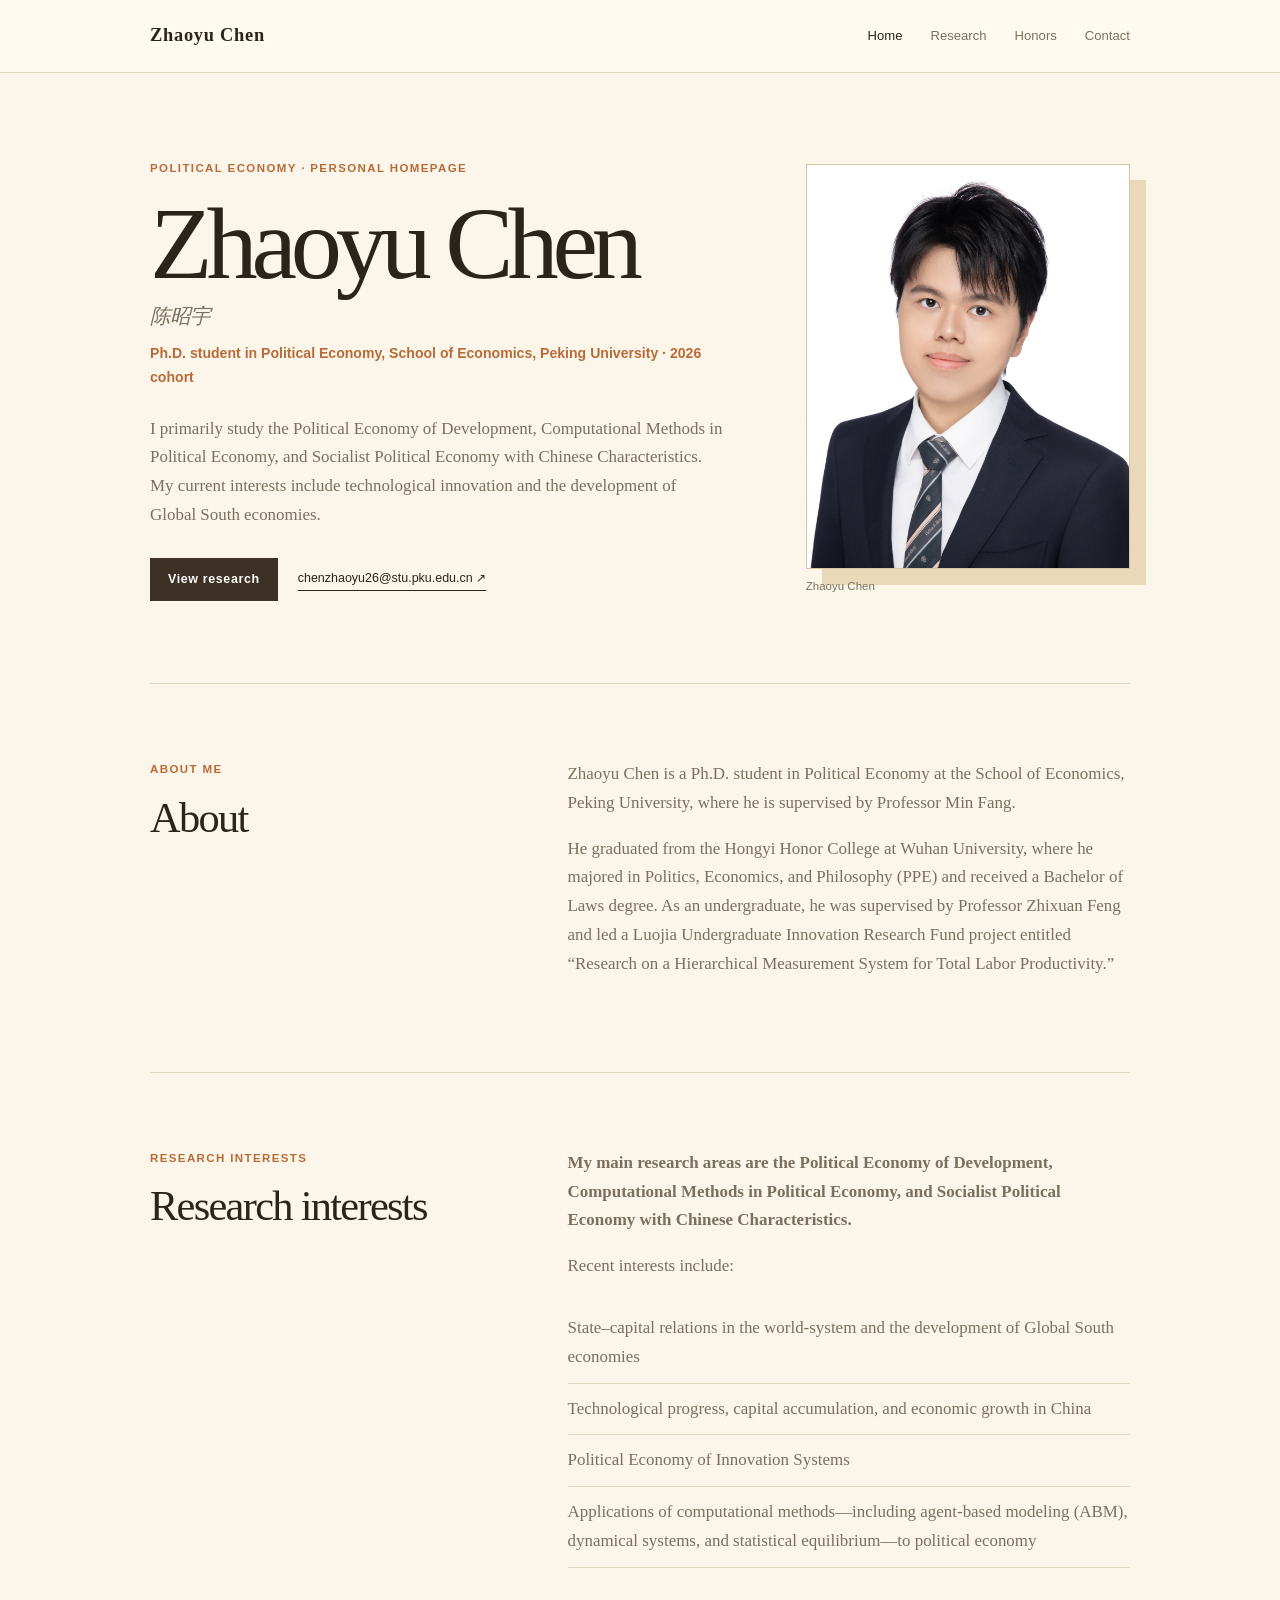
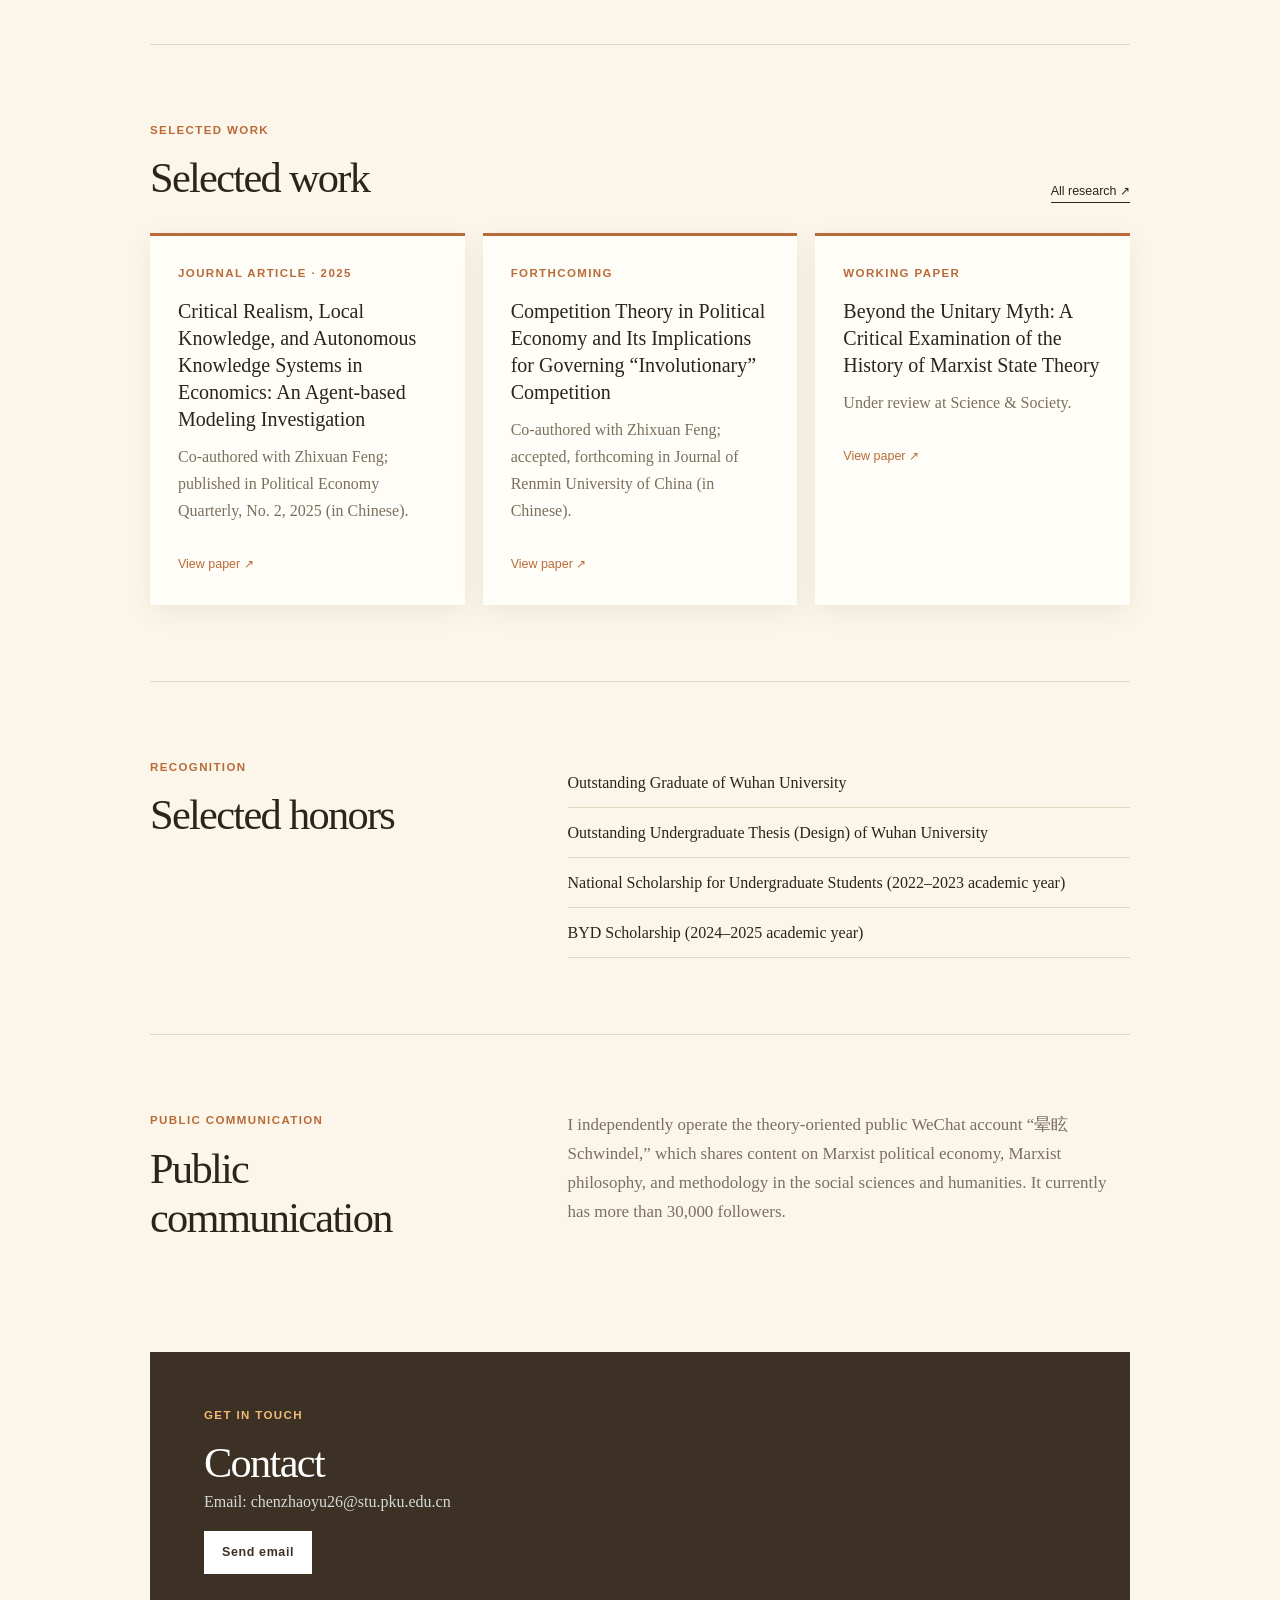
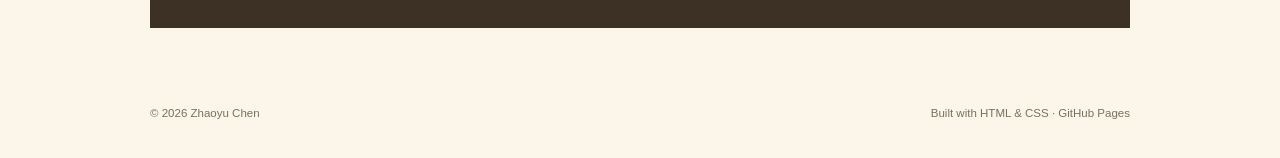
==== en/index.html @ 4e08f452 "Add dedicated English site" ====
<!doctype html>
<html lang="en">
  <head>
    <meta charset="UTF-8" />
    <meta name="viewport" content="width=device-width, initial-scale=1.0" />
    <meta name="description" content="The academic homepage of Zhaoyu Chen, featuring his research interests, publications, working papers, and public communication." />
    <title>Zhaoyu Chen | Personal Homepage</title>
    <link rel="stylesheet" href="../style.css" />
    <link rel="stylesheet" href="../style-photo-cream.css" />
  </head>
  <body class="is-en theme-photo-cream">
    <header class="site-header"><div class="container nav-wrap">
      <a class="brand" href="index.html">Zhaoyu Chen</a>
      <nav aria-label="Main navigation">
        <a class="active" href="index.html">Home</a>
        <a href="research.html">Research</a>
        <a href="#honors">Honors</a>
        <a href="#contact">Contact</a>
      </nav>
    </div></header>
    <main class="container" id="site-main">
      <!-- Static content generated from content.js; do not edit this block directly. -->
<section class="hero" id="about">
      <div class="hero-copy-wrap"><p class="eyebrow">Political Economy · Personal Homepage</p><h1>Zhaoyu Chen</h1><p class="hero-subtitle" lang="zh-CN">陈昭宇</p><p class="hero-affiliation">Ph.D. student in Political Economy, School of Economics, Peking University · 2026 cohort</p><p class="hero-copy">I primarily study the Political Economy of Development, Computational Methods in Political Economy, and Socialist Political Economy with Chinese Characteristics. My current interests include technological innovation and the development of Global South economies.</p><div class="link-row"><a class="button" href="research.html">View research</a><a class="text-link" href="mailto:chenzhaoyu26@stu.pku.edu.cn">chenzhaoyu26@stu.pku.edu.cn ↗</a></div></div>
      <figure class="hero-photo"><img src="../assets/zhaoyu-chen.jpg" alt="Portrait of Zhaoyu Chen" /><figcaption>Zhaoyu Chen</figcaption></figure>
    </section>
    <section class="section two-column" aria-labelledby="bio-title"><div><p class="eyebrow">About me</p><h2 id="bio-title">About</h2></div><div class="section-copy"><p>Zhaoyu Chen is a Ph.D. student in Political Economy at the School of Economics, Peking University, where he is supervised by Professor Min Fang.</p><p>He graduated from the Hongyi Honor College at Wuhan University, where he majored in Politics, Economics, and Philosophy (PPE) and received a Bachelor of Laws degree. As an undergraduate, he was supervised by Professor Zhixuan Feng and led a Luojia Undergraduate Innovation Research Fund project entitled “Research on a Hierarchical Measurement System for Total Labor Productivity.”</p></div></section>
    <section class="section two-column" aria-labelledby="interests-title"><div><p class="eyebrow">Research interests</p><h2 id="interests-title">Research interests</h2></div><div class="section-copy"><p><strong>My main research areas are the Political Economy of Development, Computational Methods in Political Economy, and Socialist Political Economy with Chinese Characteristics.</strong></p><p>Recent interests include:</p><ul class="interest-list"><li>State–capital relations in the world-system and the development of Global South economies</li><li>Technological progress, capital accumulation, and economic growth in China</li><li>Political Economy of Innovation Systems</li><li>Applications of computational methods—including agent-based modeling (ABM), dynamical systems, and statistical equilibrium—to political economy</li></ul></div></section>
    <section class="section" aria-labelledby="selected-title"><div class="section-heading"><div><p class="eyebrow">Selected work</p><h2 id="selected-title">Selected work</h2></div><a class="text-link" href="research.html">All research ↗</a></div><div class="work-grid"><article class="work-card"><p class="work-type">Journal article · 2025</p><h3>Critical Realism, Local Knowledge, and Autonomous Knowledge Systems in Economics: An Agent-based Modeling Investigation</h3><p>Co-authored with Zhixuan Feng; published in Political Economy Quarterly, No. 2, 2025 (in Chinese).</p><a href="research.html#published">View paper ↗</a></article><article class="work-card"><p class="work-type">Forthcoming</p><h3>Competition Theory in Political Economy and Its Implications for Governing “Involutionary” Competition</h3><p>Co-authored with Zhixuan Feng; accepted, forthcoming in Journal of Renmin University of China (in Chinese).</p><a href="research.html#published">View paper ↗</a></article><article class="work-card"><p class="work-type">Working paper</p><h3>Beyond the Unitary Myth: A Critical Examination of the History of Marxist State Theory</h3><p>Under review at Science &amp; Society.</p><a href="research.html#working">View paper ↗</a></article></div></section>
    <section class="section two-column" id="honors" aria-labelledby="honors-title"><div><p class="eyebrow">Recognition</p><h2 id="honors-title">Selected honors</h2></div><ul class="honor-list"><li>Outstanding Graduate of Wuhan University</li><li>Outstanding Undergraduate Thesis (Design) of Wuhan University</li><li>National Scholarship for Undergraduate Students (2022–2023 academic year)</li><li>BYD Scholarship (2024–2025 academic year)</li></ul></section>
    <section class="section two-column" aria-labelledby="public-title"><div><p class="eyebrow">Public communication</p><h2 id="public-title">Public communication</h2></div><div class="section-copy"><p>I independently operate the theory-oriented public WeChat account “晕眩 Schwindel,” which shares content on Marxist political economy, Marxist philosophy, and methodology in the social sciences and humanities. It currently has more than 30,000 followers.</p></div></section>
    <section class="contact-card" id="contact" aria-labelledby="contact-title"><p class="eyebrow">Get in touch</p><h2 id="contact-title">Contact</h2><p>Email: chenzhaoyu26@stu.pku.edu.cn</p><a class="button button-light" href="mailto:chenzhaoyu26@stu.pku.edu.cn">Send email</a></section>
    </main>
    <footer class="container footer"><span>© 2026 Zhaoyu Chen</span><span>Built with HTML &amp; CSS · GitHub Pages</span></footer>
    <script src="../content.js"></script>
  </body>
</html>
---- style.css ----
:root {
  --ink: #1c1c1a;
  --muted: #6f6d66;
  --line: #dedcd5;
  --paper: #f7f6f1;
  --accent: #b74d2b;
  --dark: #202a27;
  --max-width: 980px;
}

* {
  box-sizing: border-box;
}

html {
  scroll-behavior: smooth;
}

body {
  margin: 0;
  color: var(--ink);
  background: var(--paper);
  font-family: Georgia, "Times New Roman", "Songti SC", serif;
  line-height: 1.7;
}

a {
  color: inherit;
  text-decoration: none;
}

a:hover {
  color: var(--accent);
}

.container {
  width: min(calc(100% - 48px), var(--max-width));
  margin: 0 auto;
}

.site-header {
  border-bottom: 1px solid var(--line);
}

.nav-wrap {
  display: flex;
  align-items: center;
  justify-content: space-between;
  min-height: 72px;
}

.brand {
  font-size: 1.15rem;
  font-weight: 700;
  letter-spacing: 0.04em;
}

.brand span {
  color: var(--muted);
  font-size: 0.82rem;
  font-weight: 400;
  letter-spacing: 0;
}

nav {
  display: flex;
  gap: 28px;
  font-family: Arial, sans-serif;
  font-size: 0.82rem;
}

nav a {
  color: var(--muted);
}

nav a.active,
nav a:hover {
  color: var(--ink);
}

.language-toggle {
  padding: 5px 8px;
  border: 1px solid var(--line);
  color: var(--muted);
  background: transparent;
  font-family: Arial, sans-serif;
  font-size: 0.72rem;
  cursor: pointer;
}

.language-toggle:hover {
  color: var(--ink);
  border-color: var(--accent);
}

.lang-en {
  display: none;
}

body.is-en .lang-zh {
  display: none;
}

body.is-en .lang-en {
  display: inline;
}

body.is-en .language-toggle {
  display: inline-block;
}

body.is-en .language-note.lang-en {
  display: block;
}

.language-note {
  color: var(--muted);
  font-family: Arial, sans-serif;
  font-size: 0.78rem;
}

.hero {
  max-width: 730px;
  padding: 108px 0 92px;
}

.hero-copy-wrap {
  display: contents;
}

.hero-photo {
  display: none;
}

.hero-photo figcaption {
  margin-top: 8px;
  color: var(--muted);
  font-family: Arial, sans-serif;
  font-size: 0.72rem;
}

.style-switcher {
  display: flex;
  flex-wrap: wrap;
  gap: 14px;
  align-items: center;
  margin: -48px 0 48px;
  color: var(--muted);
  font-family: Arial, sans-serif;
  font-size: 0.72rem;
}

.style-switcher a {
  border-bottom: 1px solid currentColor;
}

.eyebrow,
.work-type,
.count,
.timeline-item > span {
  margin: 0 0 14px;
  color: var(--accent);
  font-family: Arial, sans-serif;
  font-size: 0.72rem;
  font-weight: 700;
  letter-spacing: 0.12em;
  text-transform: uppercase;
}

h1,
h2,
h3,
p {
  margin-top: 0;
}

h1 {
  margin-bottom: 4px;
  font-size: clamp(3.3rem, 9vw, 6.4rem);
  font-weight: 400;
  letter-spacing: -0.06em;
  line-height: 1;
}

h2 {
  margin-bottom: 0;
  font-size: clamp(1.8rem, 4vw, 2.65rem);
  font-weight: 400;
  letter-spacing: -0.04em;
  line-height: 1.15;
}

h3 {
  margin-bottom: 10px;
  font-size: 1.25rem;
  font-weight: 400;
  line-height: 1.35;
}

.hero-subtitle {
  margin-bottom: 8px;
  color: var(--muted);
  font-size: 1.28rem;
  font-style: italic;
}

.hero-handle {
  font-style: normal;
}

.hero-affiliation {
  margin-bottom: 25px;
  color: var(--dark);
  font-family: Arial, sans-serif;
  font-size: 0.88rem;
  font-weight: 700;
}

.hero-copy,
.section-copy,
.page-intro > p:last-child {
  max-width: 620px;
  color: var(--muted);
  font-size: 1.06rem;
}

.link-row {
  display: flex;
  align-items: center;
  flex-wrap: wrap;
  gap: 20px;
  margin-top: 28px;
}

.button {
  display: inline-block;
  padding: 11px 18px;
  color: #fff;
  background: var(--dark);
  font-family: Arial, sans-serif;
  font-size: 0.78rem;
  font-weight: 700;
  letter-spacing: 0.05em;
}

.button:hover {
  color: #fff;
  background: var(--accent);
}

.text-link {
  border-bottom: 1px solid currentColor;
  font-family: Arial, sans-serif;
  font-size: 0.78rem;
}

.section {
  padding: 76px 0;
  border-top: 1px solid var(--line);
}

.two-column {
  display: grid;
  grid-template-columns: minmax(180px, 0.75fr) 1.25fr;
  gap: 80px;
}

.interest-list {
  margin: 22px 0 0;
  padding: 0;
  list-style: none;
}

.interest-list li {
  padding: 11px 0;
  border-bottom: 1px solid var(--line);
}

.section-heading {
  display: flex;
  align-items: end;
  justify-content: space-between;
  gap: 20px;
  margin-bottom: 30px;
}

.work-grid {
  display: grid;
  grid-template-columns: repeat(2, 1fr);
  gap: 18px;
}

.work-card {
  min-height: 258px;
  padding: 28px;
  border: 1px solid var(--line);
  background: rgba(255, 255, 255, 0.26);
}

.work-card p:not(.work-type),
.publication > p:not(.work-type):not(.authors),
.timeline-item p {
  color: var(--muted);
}

.work-card a {
  display: inline-block;
  margin-top: 14px;
  color: var(--accent);
  font-family: Arial, sans-serif;
  font-size: 0.78rem;
}

.timeline {
  border-left: 1px solid var(--line);
}

.timeline-item {
  position: relative;
  padding: 0 0 28px 28px;
}

.timeline-item::before {
  position: absolute;
  top: 8px;
  left: -5px;
  width: 9px;
  height: 9px;
  border-radius: 50%;
  background: var(--accent);
  content: "";
}

.timeline-item > span {
  display: block;
  color: var(--muted);
  letter-spacing: 0.04em;
}

.honor-list {
  margin: 0;
  padding: 0;
  list-style: none;
}

.honor-list li {
  padding: 11px 0;
  border-bottom: 1px solid var(--line);
}

.contact-card {
  margin: 32px 0 76px;
  padding: 54px;
  color: #fff;
  background: var(--dark);
}

.contact-card p:not(.eyebrow) {
  max-width: 560px;
  color: #d5dbd7;
}

.contact-card .eyebrow {
  color: #ef9e75;
}

.button-light {
  color: var(--dark);
  background: #fff;
}

.button-light:hover {
  color: var(--dark);
  background: #ef9e75;
}

.footer {
  display: flex;
  justify-content: space-between;
  gap: 20px;
  padding: 0 0 34px;
  color: var(--muted);
  font-family: Arial, sans-serif;
  font-size: 0.72rem;
}

.research-page {
  padding-bottom: 70px;
}

.page-intro {
  padding: 92px 0 70px;
}

.page-intro h1 {
  margin-bottom: 20px;
  font-size: clamp(3rem, 8vw, 5.5rem);
}

.publication-section {
  padding: 45px 0;
  border-top: 1px solid var(--line);
}

.publication-section .section-heading h2 {
  font-size: 1.85rem;
}

.count {
  margin-bottom: 3px;
  color: var(--muted);
}

.publication {
  max-width: 750px;
  padding: 6px 0 10px 28px;
  border-left: 2px solid var(--accent);
}

.publication + .publication {
  margin-top: 36px;
}

.publication h3 {
  font-size: 1.45rem;
}

.authors {
  color: var(--ink);
  font-style: italic;
}

.publication details {
  margin-top: 20px;
  padding-top: 14px;
  border-top: 1px dashed var(--line);
}

.publication summary {
  cursor: pointer;
  color: var(--accent);
  font-family: Arial, sans-serif;
  font-size: 0.78rem;
  font-weight: 700;
}

.publication details p {
  color: var(--muted);
  font-size: 0.96rem;
}

.publication details p:first-of-type {
  margin-top: 16px;
}

.publication .keywords {
  color: var(--ink);
  font-size: 0.9rem;
}

.conference-note {
  max-width: 750px;
  margin: 28px 0 0 28px;
  padding-top: 14px;
  border-top: 1px dashed var(--line);
}

.conference-note summary {
  cursor: default;
  color: var(--accent);
  font-family: Arial, sans-serif;
  font-size: 0.78rem;
  font-weight: 700;
}

.conference-note p {
  margin: 14px 0 0;
  color: var(--muted);
  font-size: 0.9rem;
}

.note,
.publication-footnote {
  color: var(--muted);
  font-size: 0.9rem;
}

.publication-footnote {
  margin: 28px 0 0 28px;
}

.working-note {
  margin-top: 36px;
}

.method-tags {
  display: flex;
  flex-wrap: wrap;
  gap: 10px;
}

.method-tags span {
  padding: 8px 13px;
  border: 1px solid var(--line);
  color: var(--muted);
  font-family: Arial, sans-serif;
  font-size: 0.78rem;
}

@media (max-width: 700px) {
  .container {
    width: min(calc(100% - 32px), var(--max-width));
  }

  .nav-wrap {
    align-items: flex-start;
    flex-direction: column;
    gap: 10px;
    padding: 18px 0;
  }

  nav {
    gap: 17px;
  }

  .hero {
    padding: 78px 0 64px;
  }

  .two-column,
  .work-grid {
    grid-template-columns: 1fr;
    gap: 28px;
  }

  .section {
    padding: 56px 0;
  }

  .contact-card {
    margin: 14px 0 56px;
    padding: 34px 26px;
  }

  .footer {
    align-items: flex-start;
    flex-direction: column;
    gap: 8px;
  }
}
---- style-photo-cream.css ----
:root {
  --ink: #2b241b;
  --muted: #7b705f;
  --line: #e2d7c0;
  --paper: #fbf6e9;
  --accent: #b86b38;
  --dark: #3d3024;
}

body {
  background: #fbf6e9;
}

.site-header {
  background: #fffaf0;
}

.hero {
  display: grid;
  grid-template-columns: minmax(0, 1.15fr) minmax(250px, 0.65fr);
  gap: 82px;
  align-items: center;
  max-width: none;
  padding: 86px 0 82px;
}

.hero-copy-wrap {
  display: block;
}

.hero-photo {
  display: block;
  margin: 0;
}

.hero-photo img {
  display: block;
  width: 100%;
  aspect-ratio: 4 / 5;
  border: 1px solid #d8c5a3;
  background: #fffdf7;
  box-shadow: 16px 16px 0 #ead9b8;
  object-fit: cover;
  object-position: center 20%;
}

.hero-photo figcaption {
  color: var(--muted);
}

.hero-affiliation,
.eyebrow,
.work-type {
  color: var(--accent);
}

.section {
  border-top-color: var(--line);
}

.work-grid {
  grid-template-columns: repeat(3, 1fr);
}

.work-card {
  min-height: 245px;
  border: 0;
  border-top: 3px solid var(--accent);
  background: #fffdf7;
  box-shadow: 0 8px 24px rgba(73, 53, 31, 0.07);
}

.contact-card {
  background: var(--dark);
}

.contact-card .eyebrow {
  color: #f0bc76;
}

.button-light {
  color: var(--dark);
}

@media (max-width: 760px) {
  .hero {
    grid-template-columns: 1fr;
    gap: 42px;
  }

  .hero-photo {
    max-width: 360px;
  }

  .work-grid {
    grid-template-columns: 1fr;
  }
}
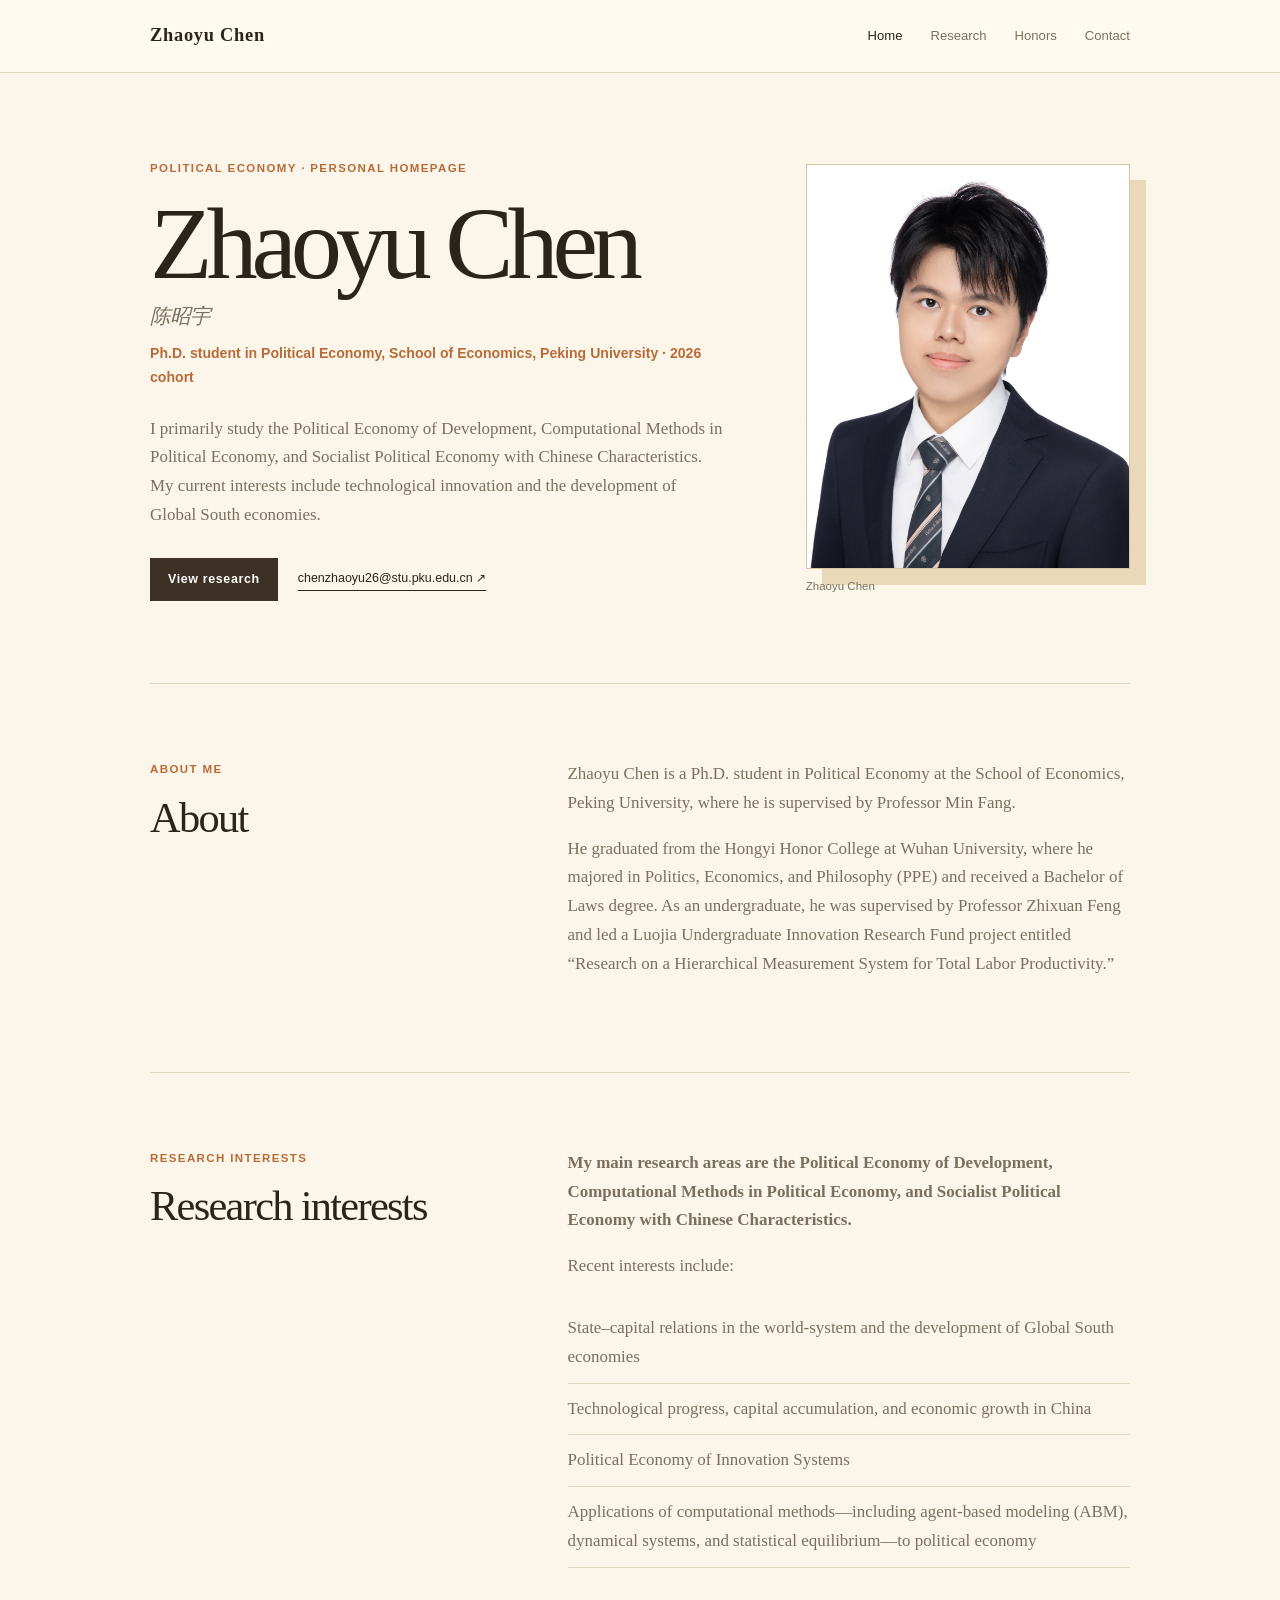
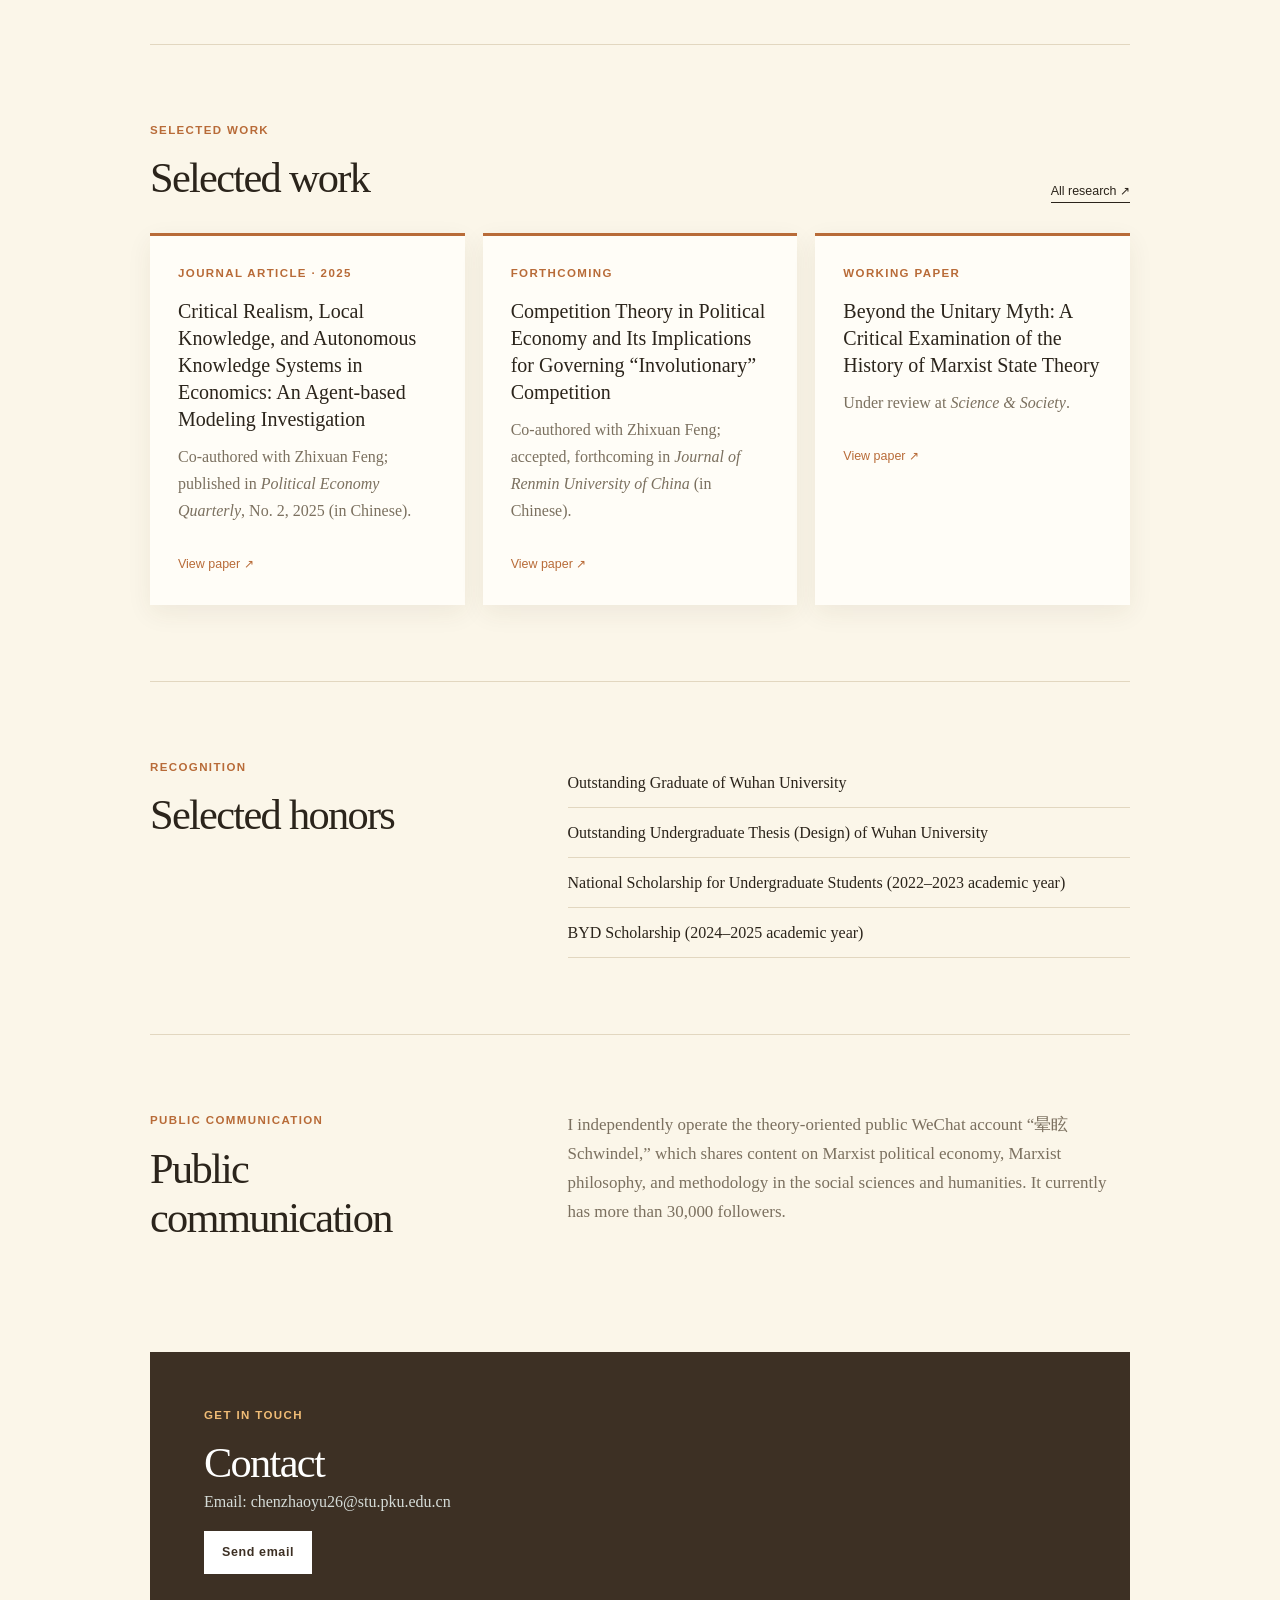
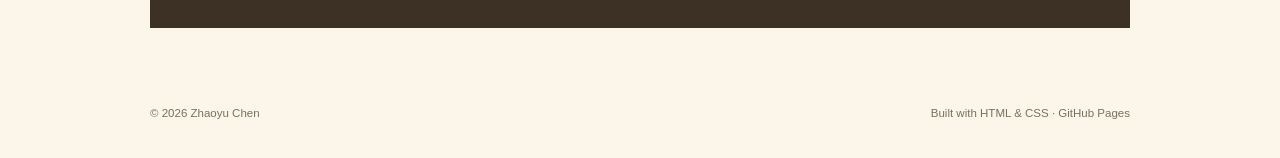
==== commit d827a57c: "Italicize publication titles" ====
--- a/en/index.html
+++ b/en/index.html
@@ -26,7 +26,7 @@
     </section>
     <section class="section two-column" aria-labelledby="bio-title"><div><p class="eyebrow">About me</p><h2 id="bio-title">About</h2></div><div class="section-copy"><p>Zhaoyu Chen is a Ph.D. student in Political Economy at the School of Economics, Peking University, where he is supervised by Professor Min Fang.</p><p>He graduated from the Hongyi Honor College at Wuhan University, where he majored in Politics, Economics, and Philosophy (PPE) and received a Bachelor of Laws degree. As an undergraduate, he was supervised by Professor Zhixuan Feng and led a Luojia Undergraduate Innovation Research Fund project entitled “Research on a Hierarchical Measurement System for Total Labor Productivity.”</p></div></section>
     <section class="section two-column" aria-labelledby="interests-title"><div><p class="eyebrow">Research interests</p><h2 id="interests-title">Research interests</h2></div><div class="section-copy"><p><strong>My main research areas are the Political Economy of Development, Computational Methods in Political Economy, and Socialist Political Economy with Chinese Characteristics.</strong></p><p>Recent interests include:</p><ul class="interest-list"><li>State–capital relations in the world-system and the development of Global South economies</li><li>Technological progress, capital accumulation, and economic growth in China</li><li>Political Economy of Innovation Systems</li><li>Applications of computational methods—including agent-based modeling (ABM), dynamical systems, and statistical equilibrium—to political economy</li></ul></div></section>
-    <section class="section" aria-labelledby="selected-title"><div class="section-heading"><div><p class="eyebrow">Selected work</p><h2 id="selected-title">Selected work</h2></div><a class="text-link" href="research.html">All research ↗</a></div><div class="work-grid"><article class="work-card"><p class="work-type">Journal article · 2025</p><h3>Critical Realism, Local Knowledge, and Autonomous Knowledge Systems in Economics: An Agent-based Modeling Investigation</h3><p>Co-authored with Zhixuan Feng; published in Political Economy Quarterly, No. 2, 2025 (in Chinese).</p><a href="research.html#published">View paper ↗</a></article><article class="work-card"><p class="work-type">Forthcoming</p><h3>Competition Theory in Political Economy and Its Implications for Governing “Involutionary” Competition</h3><p>Co-authored with Zhixuan Feng; accepted, forthcoming in Journal of Renmin University of China (in Chinese).</p><a href="research.html#published">View paper ↗</a></article><article class="work-card"><p class="work-type">Working paper</p><h3>Beyond the Unitary Myth: A Critical Examination of the History of Marxist State Theory</h3><p>Under review at Science &amp; Society.</p><a href="research.html#working">View paper ↗</a></article></div></section>
+    <section class="section" aria-labelledby="selected-title"><div class="section-heading"><div><p class="eyebrow">Selected work</p><h2 id="selected-title">Selected work</h2></div><a class="text-link" href="research.html">All research ↗</a></div><div class="work-grid"><article class="work-card"><p class="work-type">Journal article · 2025</p><h3>Critical Realism, Local Knowledge, and Autonomous Knowledge Systems in Economics: An Agent-based Modeling Investigation</h3><p>Co-authored with Zhixuan Feng; published in <em>Political Economy Quarterly</em>, No. 2, 2025 (in Chinese).</p><a href="research.html#published">View paper ↗</a></article><article class="work-card"><p class="work-type">Forthcoming</p><h3>Competition Theory in Political Economy and Its Implications for Governing “Involutionary” Competition</h3><p>Co-authored with Zhixuan Feng; accepted, forthcoming in <em>Journal of Renmin University of China</em> (in Chinese).</p><a href="research.html#published">View paper ↗</a></article><article class="work-card"><p class="work-type">Working paper</p><h3>Beyond the Unitary Myth: A Critical Examination of the History of Marxist State Theory</h3><p>Under review at <em>Science &amp; Society</em>.</p><a href="research.html#working">View paper ↗</a></article></div></section>
     <section class="section two-column" id="honors" aria-labelledby="honors-title"><div><p class="eyebrow">Recognition</p><h2 id="honors-title">Selected honors</h2></div><ul class="honor-list"><li>Outstanding Graduate of Wuhan University</li><li>Outstanding Undergraduate Thesis (Design) of Wuhan University</li><li>National Scholarship for Undergraduate Students (2022–2023 academic year)</li><li>BYD Scholarship (2024–2025 academic year)</li></ul></section>
     <section class="section two-column" aria-labelledby="public-title"><div><p class="eyebrow">Public communication</p><h2 id="public-title">Public communication</h2></div><div class="section-copy"><p>I independently operate the theory-oriented public WeChat account “晕眩 Schwindel,” which shares content on Marxist political economy, Marxist philosophy, and methodology in the social sciences and humanities. It currently has more than 30,000 followers.</p></div></section>
     <section class="contact-card" id="contact" aria-labelledby="contact-title"><p class="eyebrow">Get in touch</p><h2 id="contact-title">Contact</h2><p>Email: chenzhaoyu26@stu.pku.edu.cn</p><a class="button button-light" href="mailto:chenzhaoyu26@stu.pku.edu.cn">Send email</a></section>
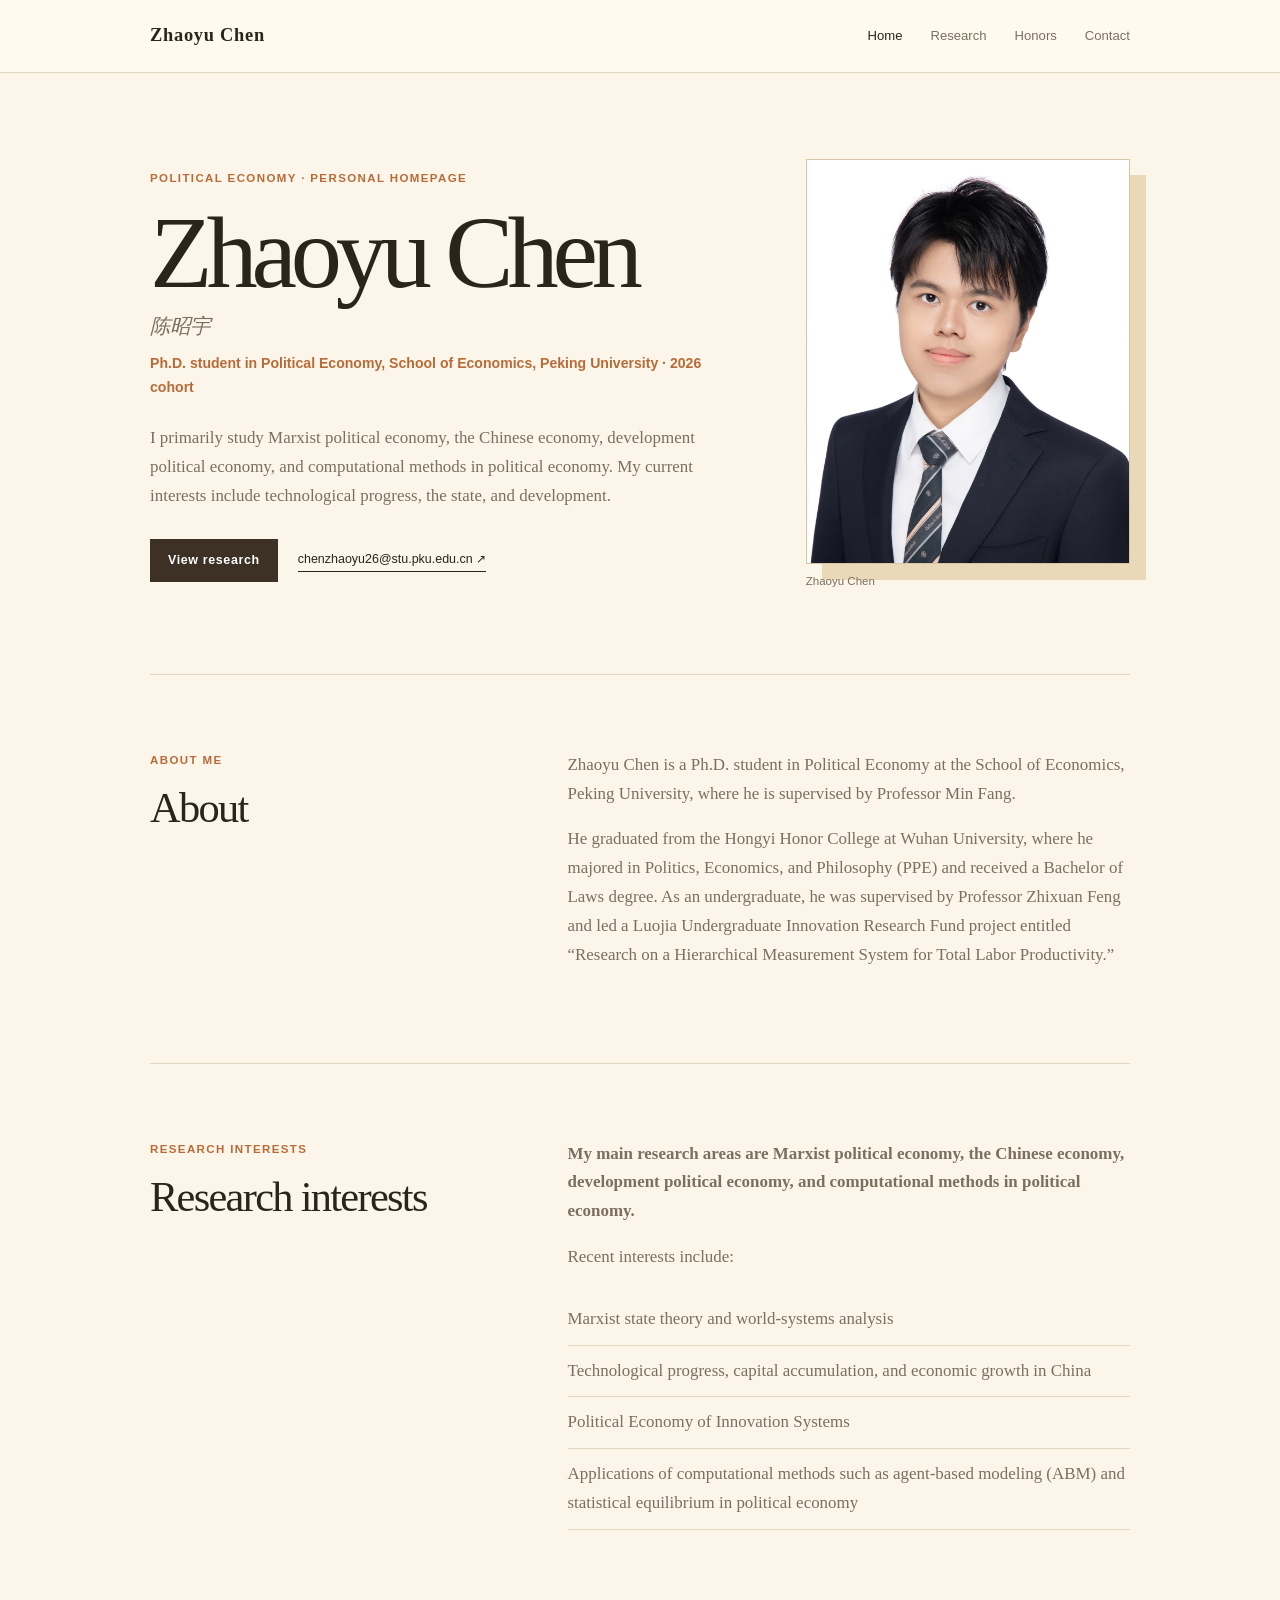
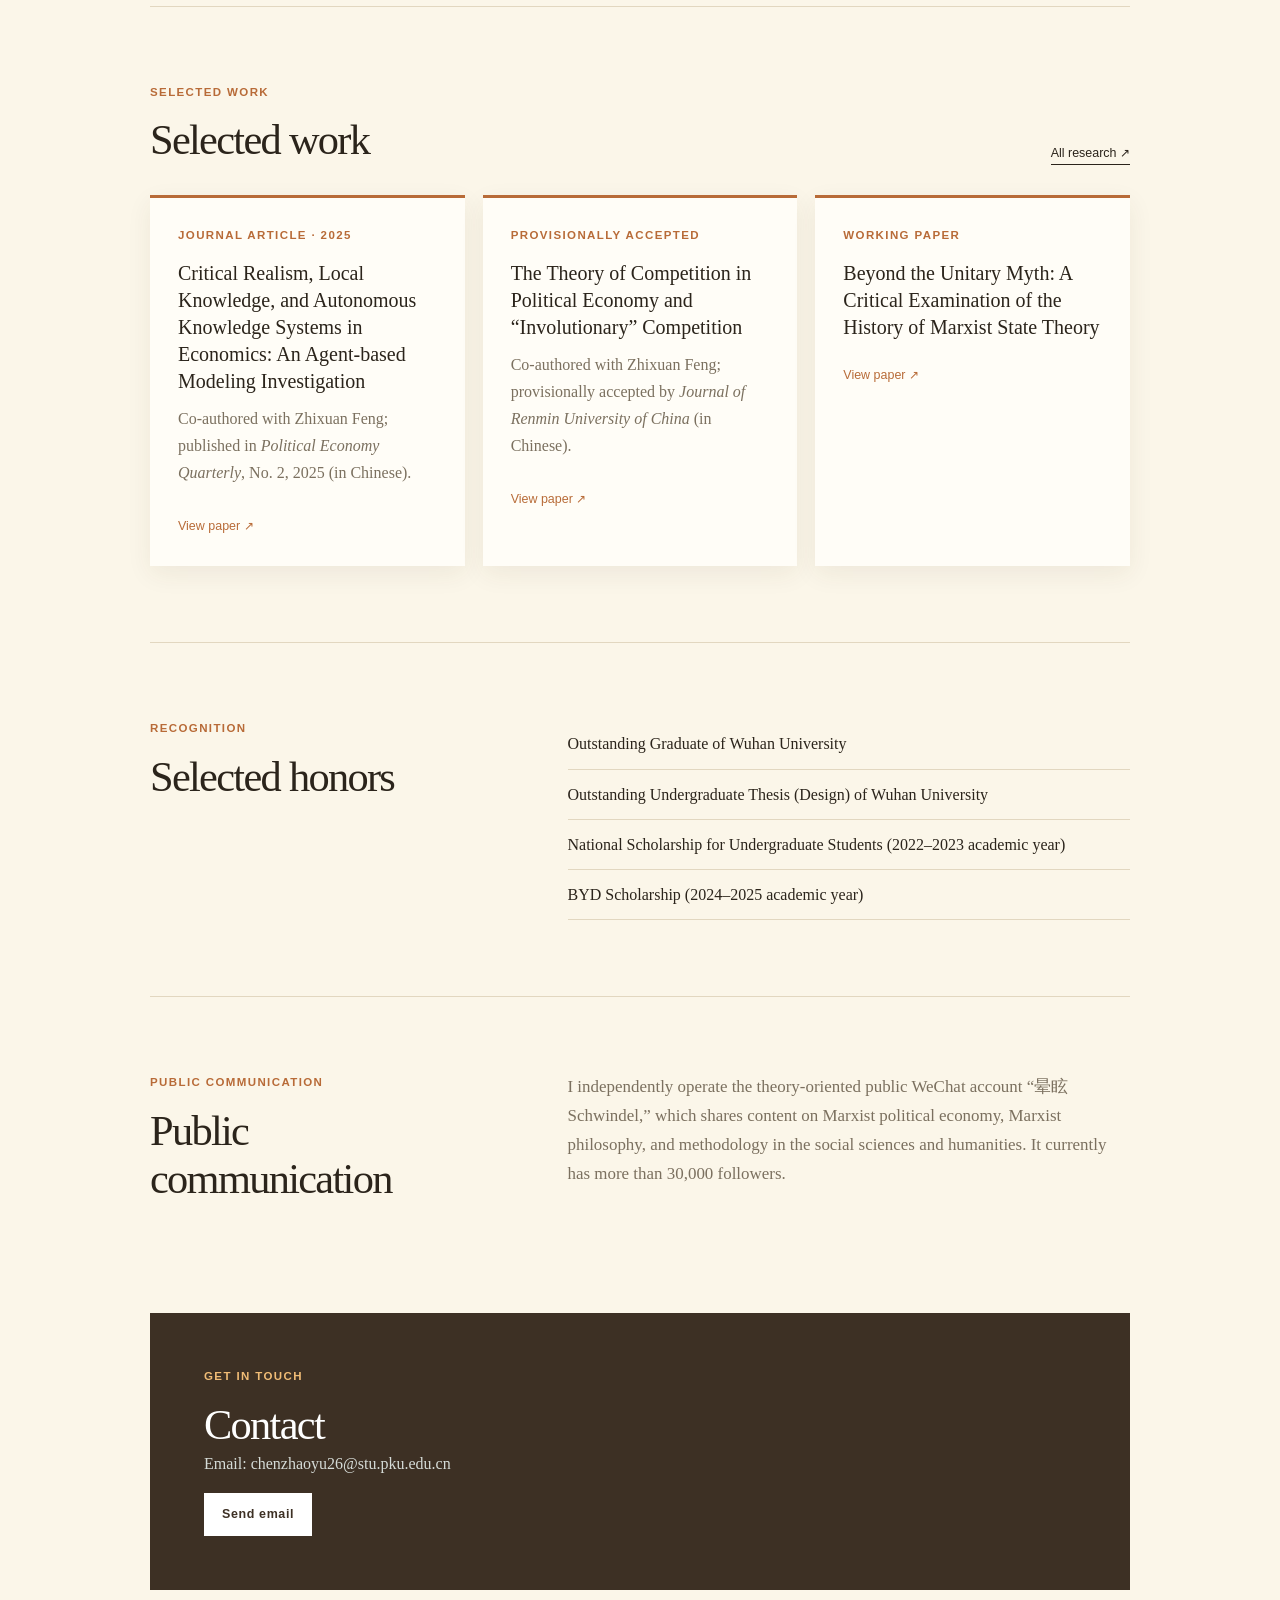
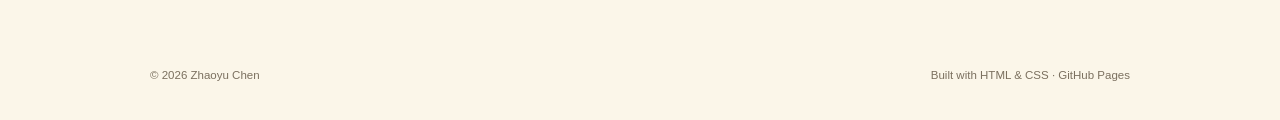
==== commit 84872996: "Update academic homepage research and publication details" ====
--- a/en/index.html
+++ b/en/index.html
@@ -21,12 +21,12 @@
     <main class="container" id="site-main">
       <!-- Static content generated from content.js; do not edit this block directly. -->
 <section class="hero" id="about">
-      <div class="hero-copy-wrap"><p class="eyebrow">Political Economy · Personal Homepage</p><h1>Zhaoyu Chen</h1><p class="hero-subtitle" lang="zh-CN">陈昭宇</p><p class="hero-affiliation">Ph.D. student in Political Economy, School of Economics, Peking University · 2026 cohort</p><p class="hero-copy">I primarily study the Political Economy of Development, Computational Methods in Political Economy, and Socialist Political Economy with Chinese Characteristics. My current interests include technological innovation and the development of Global South economies.</p><div class="link-row"><a class="button" href="research.html">View research</a><a class="text-link" href="mailto:chenzhaoyu26@stu.pku.edu.cn">chenzhaoyu26@stu.pku.edu.cn ↗</a></div></div>
+      <div class="hero-copy-wrap"><p class="eyebrow">Political Economy · Personal Homepage</p><h1>Zhaoyu Chen</h1><p class="hero-subtitle" lang="zh-CN">陈昭宇</p><p class="hero-affiliation">Ph.D. student in Political Economy, School of Economics, Peking University · 2026 cohort</p><p class="hero-copy">I primarily study Marxist political economy, the Chinese economy, development political economy, and computational methods in political economy. My current interests include technological progress, the state, and development.</p><div class="link-row"><a class="button" href="research.html">View research</a><a class="text-link" href="mailto:chenzhaoyu26@stu.pku.edu.cn">chenzhaoyu26@stu.pku.edu.cn ↗</a></div></div>
       <figure class="hero-photo"><img src="../assets/zhaoyu-chen.jpg" alt="Portrait of Zhaoyu Chen" /><figcaption>Zhaoyu Chen</figcaption></figure>
     </section>
     <section class="section two-column" aria-labelledby="bio-title"><div><p class="eyebrow">About me</p><h2 id="bio-title">About</h2></div><div class="section-copy"><p>Zhaoyu Chen is a Ph.D. student in Political Economy at the School of Economics, Peking University, where he is supervised by Professor Min Fang.</p><p>He graduated from the Hongyi Honor College at Wuhan University, where he majored in Politics, Economics, and Philosophy (PPE) and received a Bachelor of Laws degree. As an undergraduate, he was supervised by Professor Zhixuan Feng and led a Luojia Undergraduate Innovation Research Fund project entitled “Research on a Hierarchical Measurement System for Total Labor Productivity.”</p></div></section>
-    <section class="section two-column" aria-labelledby="interests-title"><div><p class="eyebrow">Research interests</p><h2 id="interests-title">Research interests</h2></div><div class="section-copy"><p><strong>My main research areas are the Political Economy of Development, Computational Methods in Political Economy, and Socialist Political Economy with Chinese Characteristics.</strong></p><p>Recent interests include:</p><ul class="interest-list"><li>State–capital relations in the world-system and the development of Global South economies</li><li>Technological progress, capital accumulation, and economic growth in China</li><li>Political Economy of Innovation Systems</li><li>Applications of computational methods—including agent-based modeling (ABM), dynamical systems, and statistical equilibrium—to political economy</li></ul></div></section>
-    <section class="section" aria-labelledby="selected-title"><div class="section-heading"><div><p class="eyebrow">Selected work</p><h2 id="selected-title">Selected work</h2></div><a class="text-link" href="research.html">All research ↗</a></div><div class="work-grid"><article class="work-card"><p class="work-type">Journal article · 2025</p><h3>Critical Realism, Local Knowledge, and Autonomous Knowledge Systems in Economics: An Agent-based Modeling Investigation</h3><p>Co-authored with Zhixuan Feng; published in <em>Political Economy Quarterly</em>, No. 2, 2025 (in Chinese).</p><a href="research.html#published">View paper ↗</a></article><article class="work-card"><p class="work-type">Forthcoming</p><h3>Competition Theory in Political Economy and Its Implications for Governing “Involutionary” Competition</h3><p>Co-authored with Zhixuan Feng; accepted, forthcoming in <em>Journal of Renmin University of China</em> (in Chinese).</p><a href="research.html#published">View paper ↗</a></article><article class="work-card"><p class="work-type">Working paper</p><h3>Beyond the Unitary Myth: A Critical Examination of the History of Marxist State Theory</h3><p>Under review at <em>Science &amp; Society</em>.</p><a href="research.html#working">View paper ↗</a></article></div></section>
+    <section class="section two-column" aria-labelledby="interests-title"><div><p class="eyebrow">Research interests</p><h2 id="interests-title">Research interests</h2></div><div class="section-copy"><p><strong>My main research areas are Marxist political economy, the Chinese economy, development political economy, and computational methods in political economy.</strong></p><p>Recent interests include:</p><ul class="interest-list"><li>Marxist state theory and world-systems analysis</li><li>Technological progress, capital accumulation, and economic growth in China</li><li>Political Economy of Innovation Systems</li><li>Applications of computational methods such as agent-based modeling (ABM) and statistical equilibrium in political economy</li></ul></div></section>
+    <section class="section" aria-labelledby="selected-title"><div class="section-heading"><div><p class="eyebrow">Selected work</p><h2 id="selected-title">Selected work</h2></div><a class="text-link" href="research.html">All research ↗</a></div><div class="work-grid"><article class="work-card"><p class="work-type">Journal article · 2025</p><h3>Critical Realism, Local Knowledge, and Autonomous Knowledge Systems in Economics: An Agent-based Modeling Investigation</h3><p>Co-authored with Zhixuan Feng; published in <em>Political Economy Quarterly</em>, No. 2, 2025 (in Chinese).</p><a href="research.html#published">View paper ↗</a></article><article class="work-card"><p class="work-type">Provisionally accepted</p><h3>The Theory of Competition in Political Economy and “Involutionary” Competition</h3><p>Co-authored with Zhixuan Feng; provisionally accepted by <em>Journal of Renmin University of China</em> (in Chinese).</p><a href="research.html#published">View paper ↗</a></article><article class="work-card"><p class="work-type">Working paper</p><h3>Beyond the Unitary Myth: A Critical Examination of the History of Marxist State Theory</h3><a href="research.html#working">View paper ↗</a></article></div></section>
     <section class="section two-column" id="honors" aria-labelledby="honors-title"><div><p class="eyebrow">Recognition</p><h2 id="honors-title">Selected honors</h2></div><ul class="honor-list"><li>Outstanding Graduate of Wuhan University</li><li>Outstanding Undergraduate Thesis (Design) of Wuhan University</li><li>National Scholarship for Undergraduate Students (2022–2023 academic year)</li><li>BYD Scholarship (2024–2025 academic year)</li></ul></section>
     <section class="section two-column" aria-labelledby="public-title"><div><p class="eyebrow">Public communication</p><h2 id="public-title">Public communication</h2></div><div class="section-copy"><p>I independently operate the theory-oriented public WeChat account “晕眩 Schwindel,” which shares content on Marxist political economy, Marxist philosophy, and methodology in the social sciences and humanities. It currently has more than 30,000 followers.</p></div></section>
     <section class="contact-card" id="contact" aria-labelledby="contact-title"><p class="eyebrow">Get in touch</p><h2 id="contact-title">Contact</h2><p>Email: chenzhaoyu26@stu.pku.edu.cn</p><a class="button button-light" href="mailto:chenzhaoyu26@stu.pku.edu.cn">Send email</a></section>
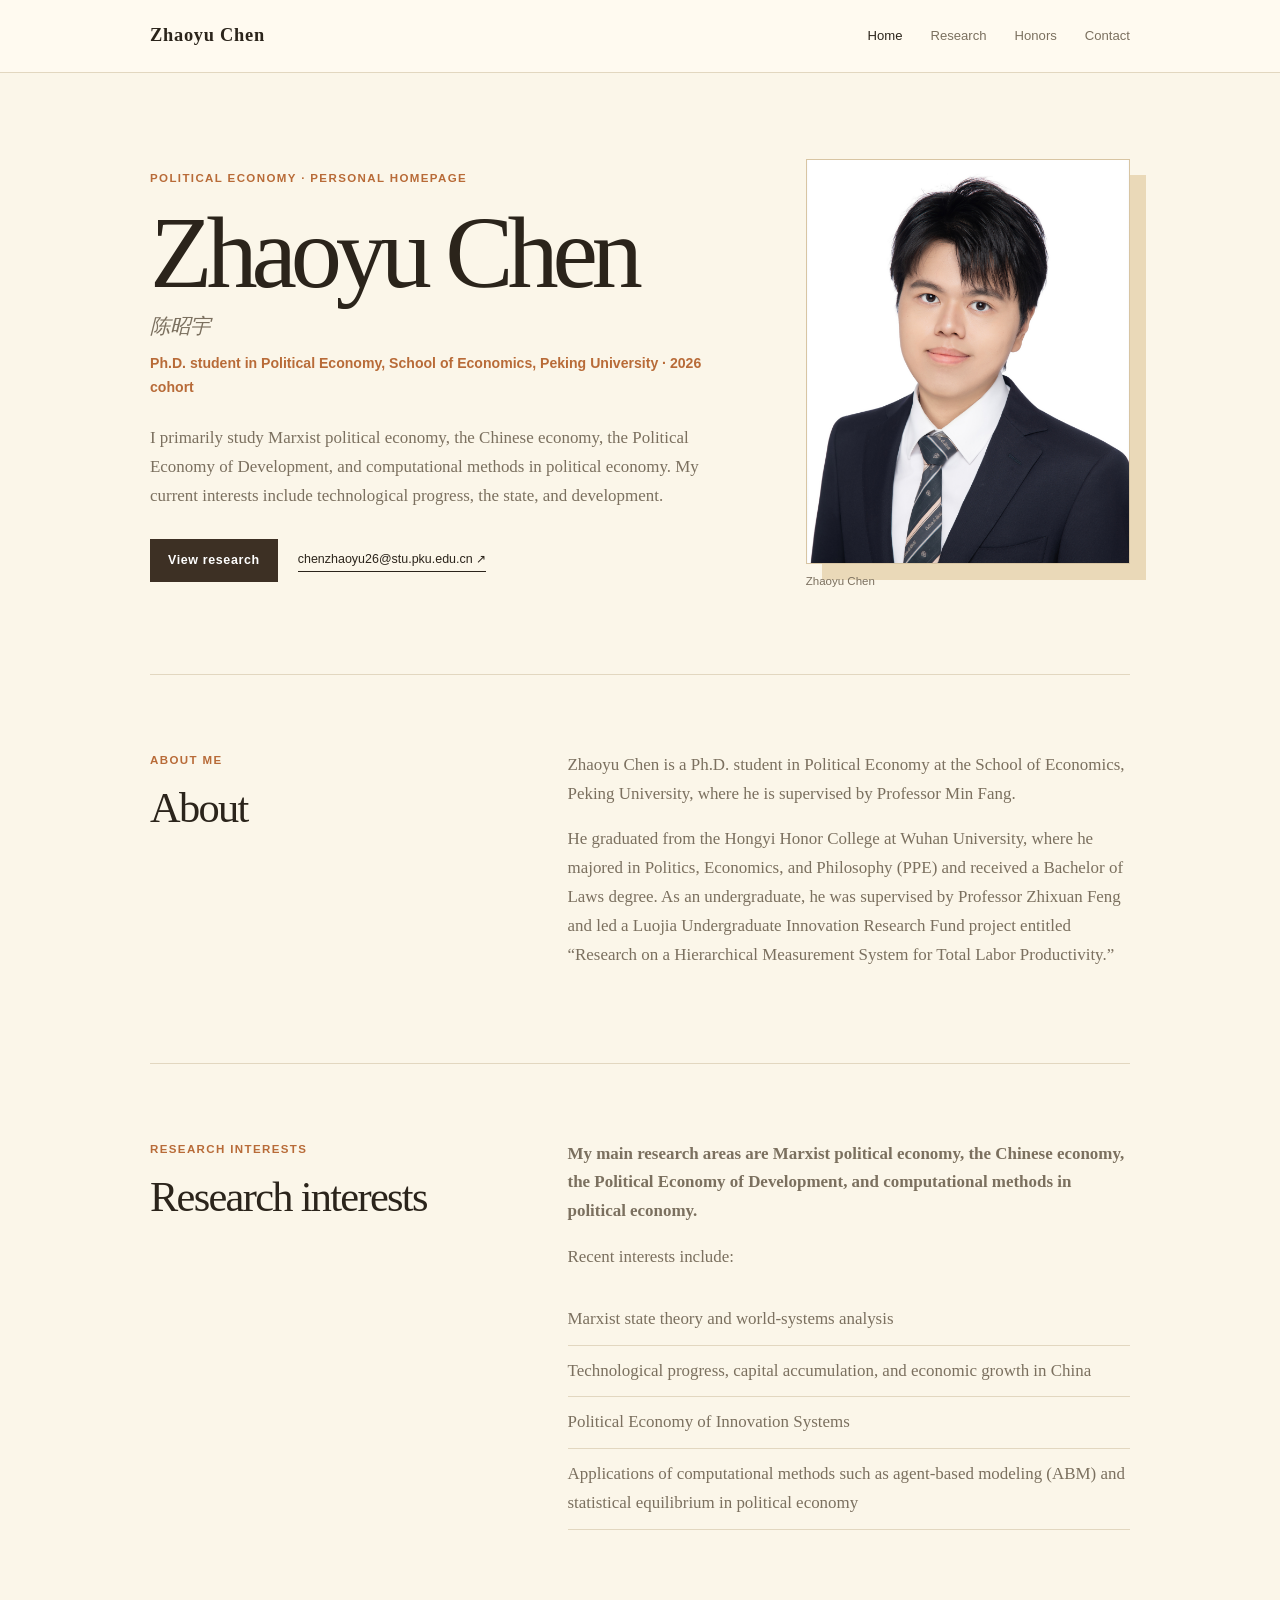
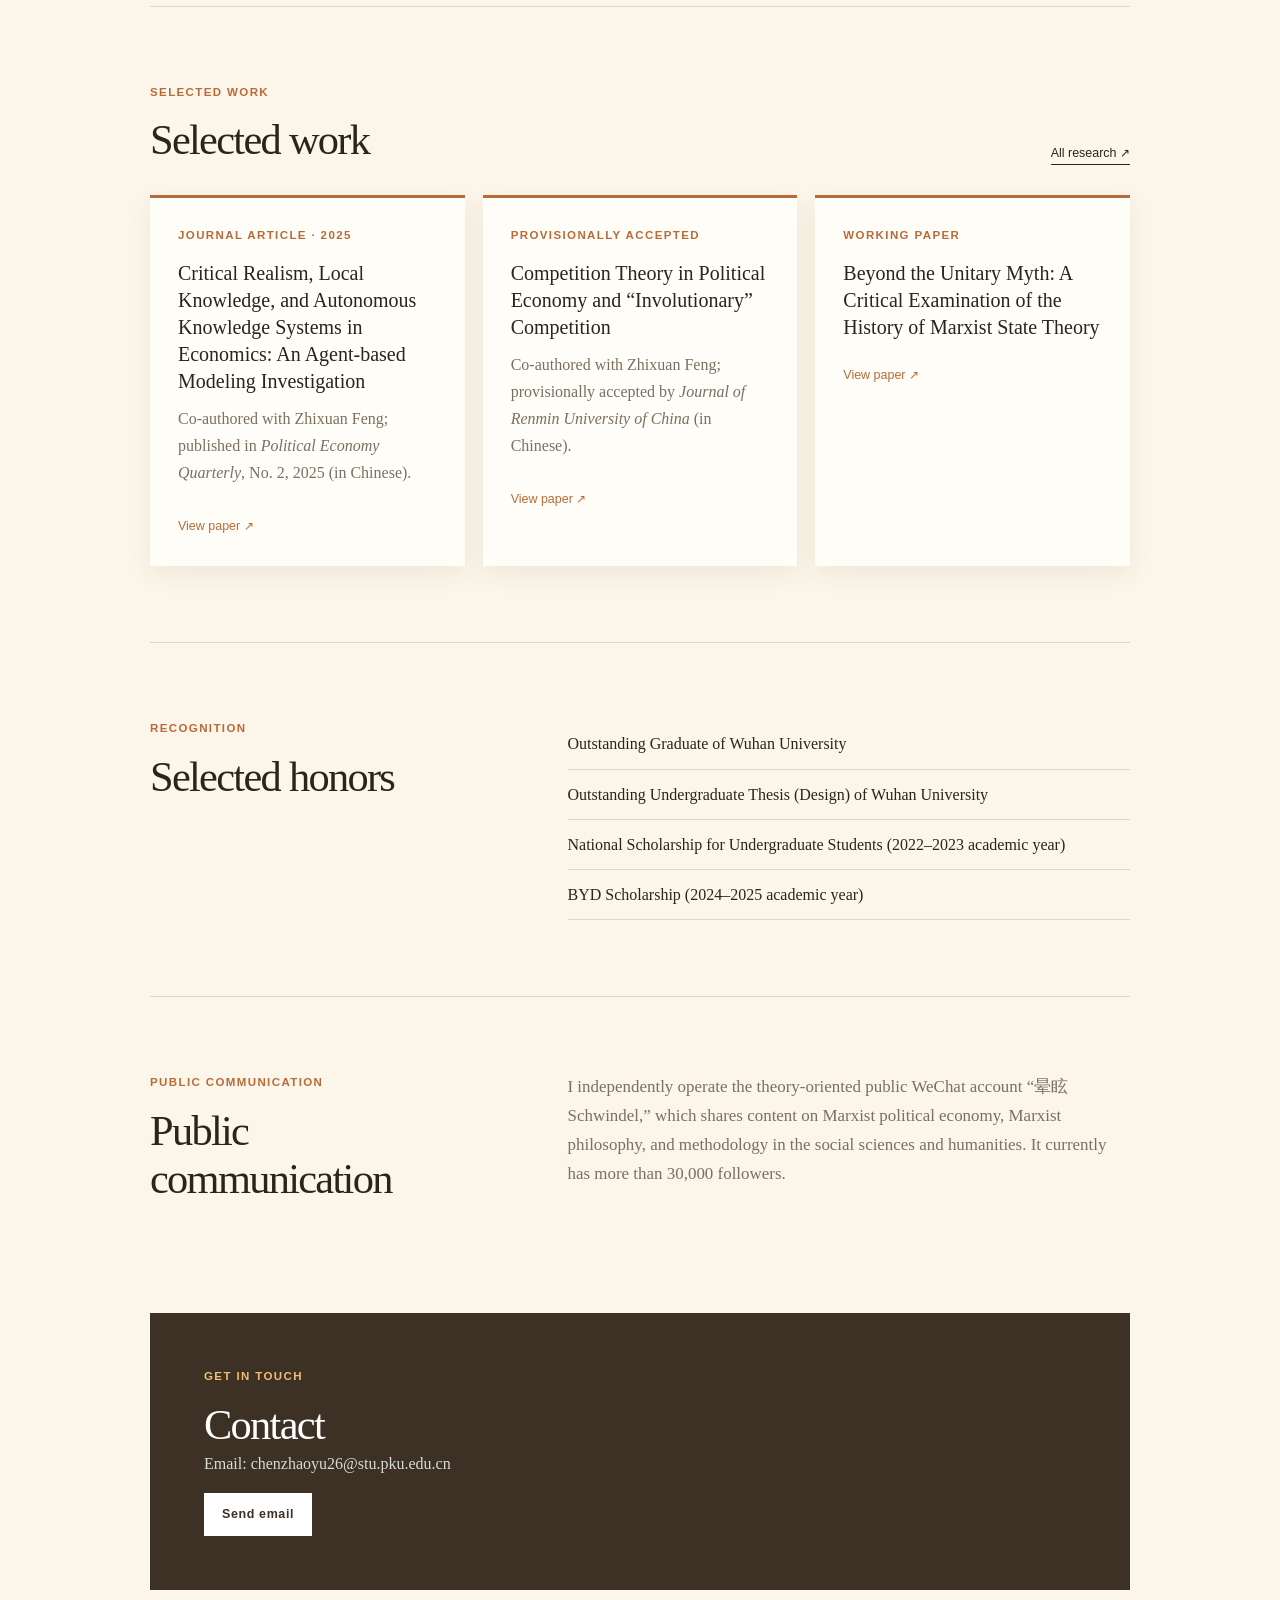
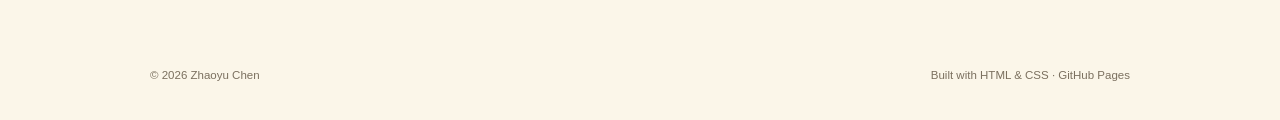
==== commit 84d471b5: "Update homepage research and publication details" ====
--- a/en/index.html
+++ b/en/index.html
@@ -21,12 +21,12 @@
     <main class="container" id="site-main">
       <!-- Static content generated from content.js; do not edit this block directly. -->
 <section class="hero" id="about">
-      <div class="hero-copy-wrap"><p class="eyebrow">Political Economy · Personal Homepage</p><h1>Zhaoyu Chen</h1><p class="hero-subtitle" lang="zh-CN">陈昭宇</p><p class="hero-affiliation">Ph.D. student in Political Economy, School of Economics, Peking University · 2026 cohort</p><p class="hero-copy">I primarily study Marxist political economy, the Chinese economy, development political economy, and computational methods in political economy. My current interests include technological progress, the state, and development.</p><div class="link-row"><a class="button" href="research.html">View research</a><a class="text-link" href="mailto:chenzhaoyu26@stu.pku.edu.cn">chenzhaoyu26@stu.pku.edu.cn ↗</a></div></div>
+      <div class="hero-copy-wrap"><p class="eyebrow">Political Economy · Personal Homepage</p><h1>Zhaoyu Chen</h1><p class="hero-subtitle" lang="zh-CN">陈昭宇</p><p class="hero-affiliation">Ph.D. student in Political Economy, School of Economics, Peking University · 2026 cohort</p><p class="hero-copy">I primarily study Marxist political economy, the Chinese economy, the Political Economy of Development, and computational methods in political economy. My current interests include technological progress, the state, and development.</p><div class="link-row"><a class="button" href="research.html">View research</a><a class="text-link" href="mailto:chenzhaoyu26@stu.pku.edu.cn">chenzhaoyu26@stu.pku.edu.cn ↗</a></div></div>
       <figure class="hero-photo"><img src="../assets/zhaoyu-chen.jpg" alt="Portrait of Zhaoyu Chen" /><figcaption>Zhaoyu Chen</figcaption></figure>
     </section>
     <section class="section two-column" aria-labelledby="bio-title"><div><p class="eyebrow">About me</p><h2 id="bio-title">About</h2></div><div class="section-copy"><p>Zhaoyu Chen is a Ph.D. student in Political Economy at the School of Economics, Peking University, where he is supervised by Professor Min Fang.</p><p>He graduated from the Hongyi Honor College at Wuhan University, where he majored in Politics, Economics, and Philosophy (PPE) and received a Bachelor of Laws degree. As an undergraduate, he was supervised by Professor Zhixuan Feng and led a Luojia Undergraduate Innovation Research Fund project entitled “Research on a Hierarchical Measurement System for Total Labor Productivity.”</p></div></section>
-    <section class="section two-column" aria-labelledby="interests-title"><div><p class="eyebrow">Research interests</p><h2 id="interests-title">Research interests</h2></div><div class="section-copy"><p><strong>My main research areas are Marxist political economy, the Chinese economy, development political economy, and computational methods in political economy.</strong></p><p>Recent interests include:</p><ul class="interest-list"><li>Marxist state theory and world-systems analysis</li><li>Technological progress, capital accumulation, and economic growth in China</li><li>Political Economy of Innovation Systems</li><li>Applications of computational methods such as agent-based modeling (ABM) and statistical equilibrium in political economy</li></ul></div></section>
-    <section class="section" aria-labelledby="selected-title"><div class="section-heading"><div><p class="eyebrow">Selected work</p><h2 id="selected-title">Selected work</h2></div><a class="text-link" href="research.html">All research ↗</a></div><div class="work-grid"><article class="work-card"><p class="work-type">Journal article · 2025</p><h3>Critical Realism, Local Knowledge, and Autonomous Knowledge Systems in Economics: An Agent-based Modeling Investigation</h3><p>Co-authored with Zhixuan Feng; published in <em>Political Economy Quarterly</em>, No. 2, 2025 (in Chinese).</p><a href="research.html#published">View paper ↗</a></article><article class="work-card"><p class="work-type">Provisionally accepted</p><h3>The Theory of Competition in Political Economy and “Involutionary” Competition</h3><p>Co-authored with Zhixuan Feng; provisionally accepted by <em>Journal of Renmin University of China</em> (in Chinese).</p><a href="research.html#published">View paper ↗</a></article><article class="work-card"><p class="work-type">Working paper</p><h3>Beyond the Unitary Myth: A Critical Examination of the History of Marxist State Theory</h3><a href="research.html#working">View paper ↗</a></article></div></section>
+    <section class="section two-column" aria-labelledby="interests-title"><div><p class="eyebrow">Research interests</p><h2 id="interests-title">Research interests</h2></div><div class="section-copy"><p><strong>My main research areas are Marxist political economy, the Chinese economy, the Political Economy of Development, and computational methods in political economy.</strong></p><p>Recent interests include:</p><ul class="interest-list"><li>Marxist state theory and world-systems analysis</li><li>Technological progress, capital accumulation, and economic growth in China</li><li>Political Economy of Innovation Systems</li><li>Applications of computational methods such as agent-based modeling (ABM) and statistical equilibrium in political economy</li></ul></div></section>
+    <section class="section" aria-labelledby="selected-title"><div class="section-heading"><div><p class="eyebrow">Selected work</p><h2 id="selected-title">Selected work</h2></div><a class="text-link" href="research.html">All research ↗</a></div><div class="work-grid"><article class="work-card"><p class="work-type">Journal article · 2025</p><h3>Critical Realism, Local Knowledge, and Autonomous Knowledge Systems in Economics: An Agent-based Modeling Investigation</h3><p>Co-authored with Zhixuan Feng; published in <em>Political Economy Quarterly</em>, No. 2, 2025 (in Chinese).</p><a href="research.html#published">View paper ↗</a></article><article class="work-card"><p class="work-type">Provisionally accepted</p><h3>Competition Theory in Political Economy and “Involutionary” Competition</h3><p>Co-authored with Zhixuan Feng; provisionally accepted by <em>Journal of Renmin University of China</em> (in Chinese).</p><a href="research.html#published">View paper ↗</a></article><article class="work-card"><p class="work-type">Working paper</p><h3>Beyond the Unitary Myth: A Critical Examination of the History of Marxist State Theory</h3><a href="research.html#working">View paper ↗</a></article></div></section>
     <section class="section two-column" id="honors" aria-labelledby="honors-title"><div><p class="eyebrow">Recognition</p><h2 id="honors-title">Selected honors</h2></div><ul class="honor-list"><li>Outstanding Graduate of Wuhan University</li><li>Outstanding Undergraduate Thesis (Design) of Wuhan University</li><li>National Scholarship for Undergraduate Students (2022–2023 academic year)</li><li>BYD Scholarship (2024–2025 academic year)</li></ul></section>
     <section class="section two-column" aria-labelledby="public-title"><div><p class="eyebrow">Public communication</p><h2 id="public-title">Public communication</h2></div><div class="section-copy"><p>I independently operate the theory-oriented public WeChat account “晕眩 Schwindel,” which shares content on Marxist political economy, Marxist philosophy, and methodology in the social sciences and humanities. It currently has more than 30,000 followers.</p></div></section>
     <section class="contact-card" id="contact" aria-labelledby="contact-title"><p class="eyebrow">Get in touch</p><h2 id="contact-title">Contact</h2><p>Email: chenzhaoyu26@stu.pku.edu.cn</p><a class="button button-light" href="mailto:chenzhaoyu26@stu.pku.edu.cn">Send email</a></section>
